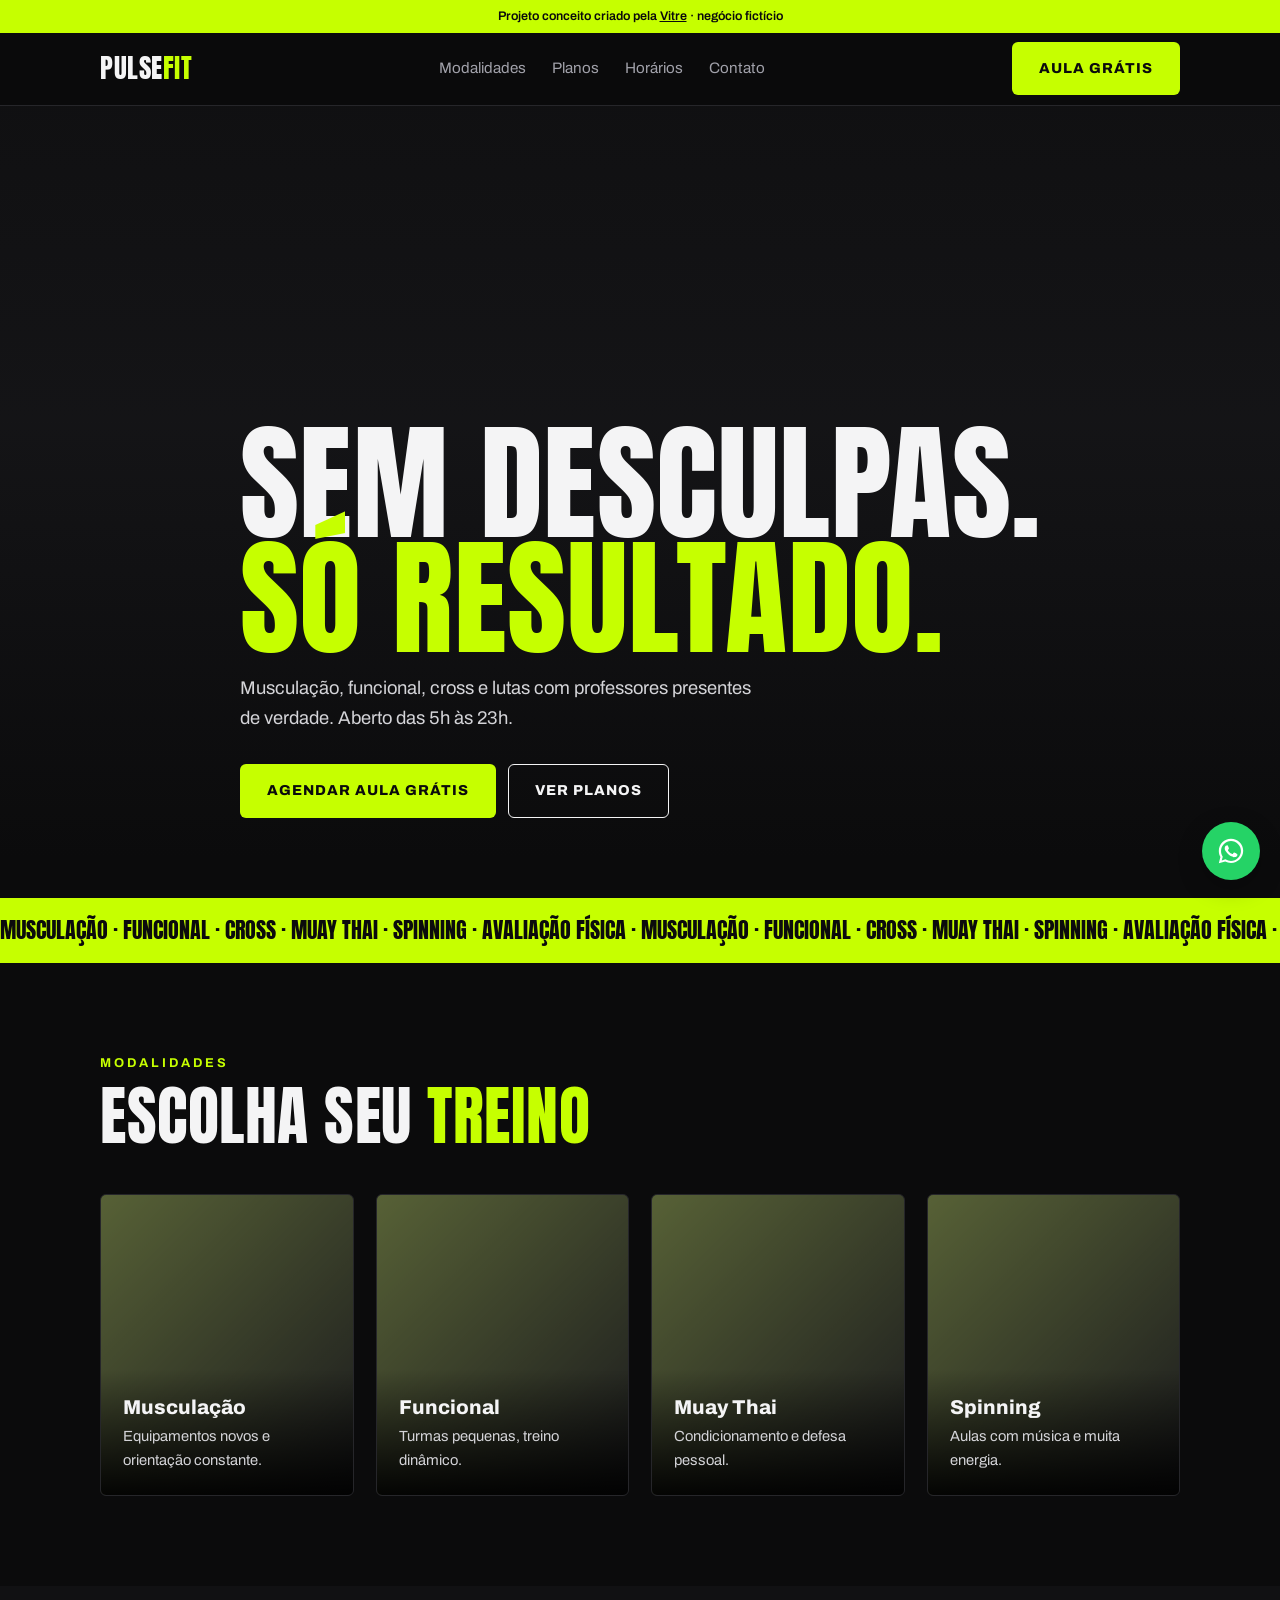
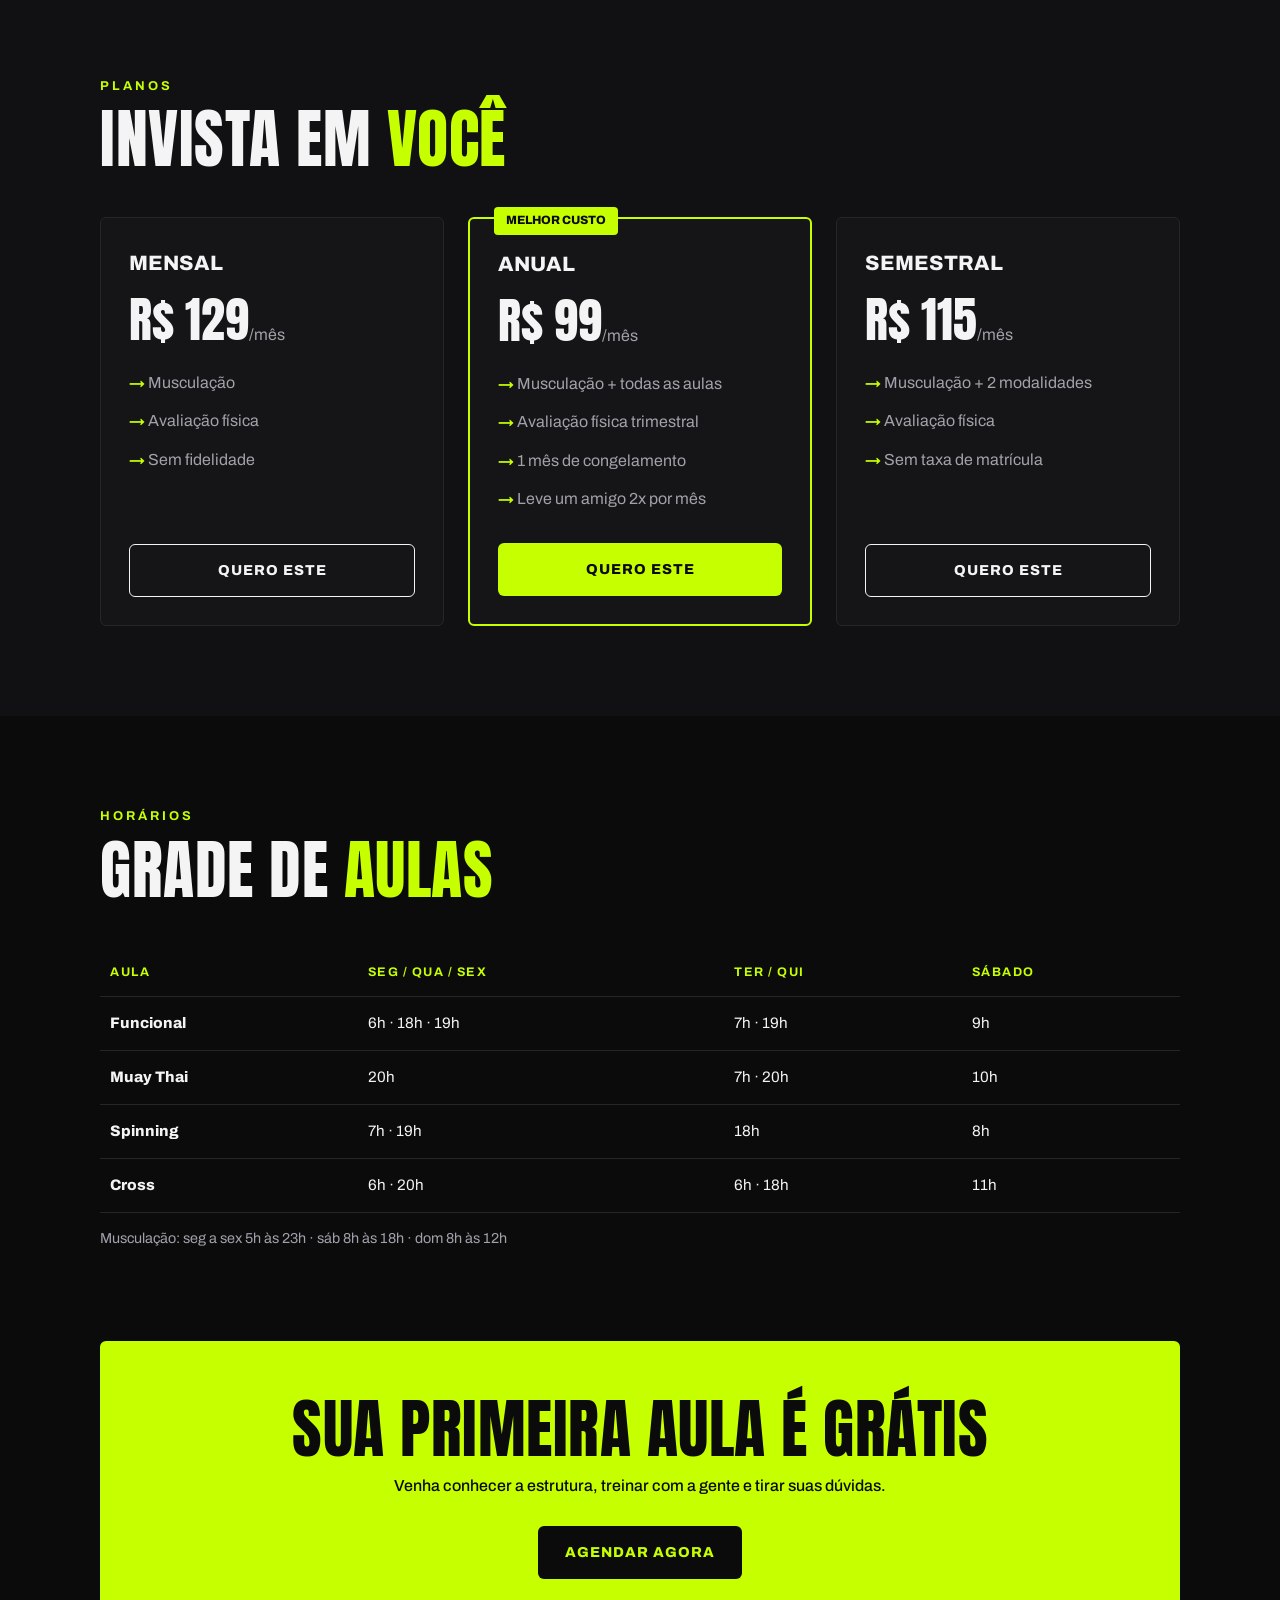
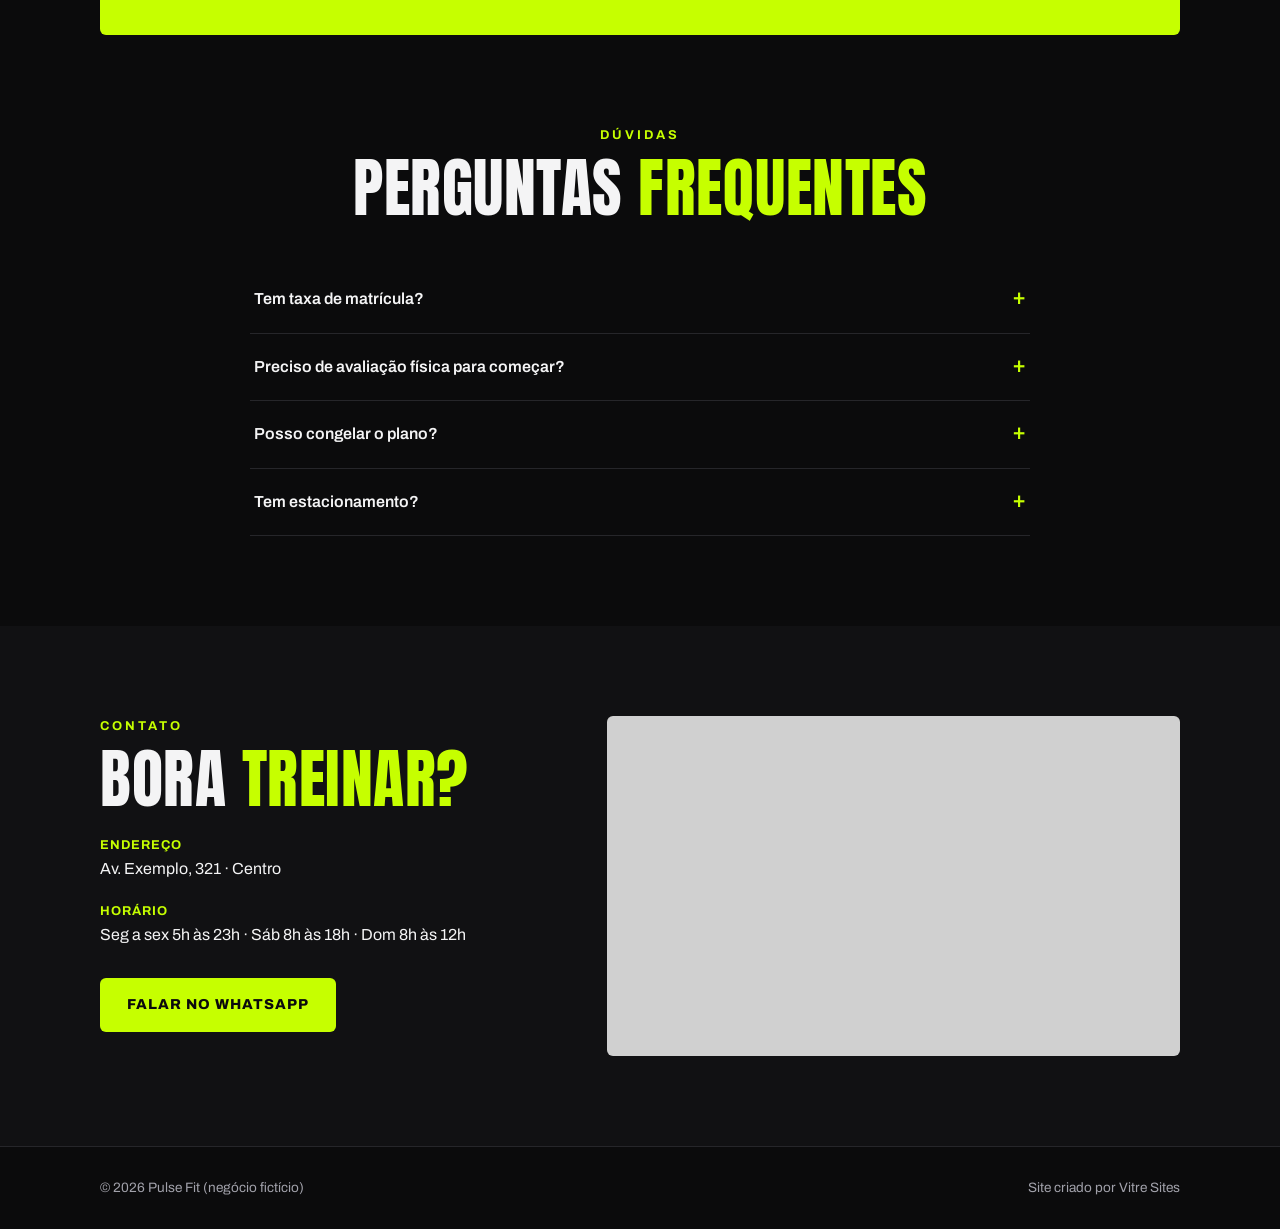
==== modelos/academia.html @ 6ddcec20 "Modelos completos e 4 novos nichos no portfólio Co-Authored-By: Claude Opus 5.5 <noreply@anthropic.c" ====
<!DOCTYPE html>
<html lang="pt-BR">
<head>
<meta charset="UTF-8"><meta name="viewport" content="width=device-width, initial-scale=1.0">
<title>Pulse Fit Academia | Projeto conceito Vitre</title>
<link href="https://fonts.googleapis.com/css2?family=Anton&family=Archivo:wght@400;500;700;800&display=swap" rel="stylesheet">
<link rel="stylesheet" href="demo.css">
<style>
:root{--bg:#0b0b0c;--header:rgba(11,11,12,.92);--card:#151517;--accent:#c6ff00;--on-accent:#0b0b0c;--ink:#f4f4f5;--muted:#a1a1aa;--line:#26262a;--r:6px;--map-filter:grayscale(1) invert(.92) contrast(.9)}
body{font-family:Archivo,sans-serif}
h1,h2,.logo{font-family:Anton,sans-serif;font-weight:400;text-transform:uppercase;letter-spacing:.5px}
h3{font-weight:800}
.logo{font-size:1.7rem}.logo span{color:var(--accent)}
.hero{min-height:88vh;display:flex;align-items:flex-end;padding-bottom:80px;background:linear-gradient(0deg,#0b0b0c 5%,rgba(11,11,12,.3) 60%,rgba(11,11,12,.6)),url('https://images.unsplash.com/photo-1534438327276-14e5300c3a48?w=1600&q=70') center/cover,#18181b}
h1{font-size:clamp(3.4rem,11vw,8rem);line-height:.9}
h1 span,h2 span{color:var(--accent)}
.hero p{color:#d4d4d8;font-size:1.15rem;margin:18px 0 30px;max-width:520px}
.hero .acts{display:flex;gap:12px;flex-wrap:wrap}
.btn{text-transform:uppercase;letter-spacing:1px;font-weight:800;font-size:.9rem}
.ticker{background:var(--accent);color:#0b0b0c;overflow:hidden;white-space:nowrap;padding:14px 0;font-family:Anton;font-size:1.4rem;text-transform:uppercase}
.ticker div{display:inline-block;animation:tk 22s linear infinite}
@keyframes tk{to{transform:translateX(-50%)}}
.head h2{font-size:clamp(2.6rem,6vw,4rem);line-height:1}
.mod{padding:0;overflow:hidden;position:relative}
.mod img{height:300px;border-radius:0;filter:grayscale(.5)}
.mod div{position:absolute;inset:auto 0 0 0;padding:22px;background:linear-gradient(transparent,rgba(0,0,0,.92))}
.mod h3{font-size:1.25rem}.mod p{color:#d4d4d8;font-size:.92rem}
.plans .card{display:flex;flex-direction:column}
.plans .card.hot{border:2px solid var(--accent);position:relative}
.plans .tag{position:absolute;top:-12px;left:24px;background:var(--accent);color:#0b0b0c;font-weight:800;font-size:.75rem;padding:4px 12px;border-radius:4px;text-transform:uppercase}
.plans h3{font-size:1.3rem;text-transform:uppercase}
.plans .p{font-family:Anton;font-size:3rem;line-height:1;margin:16px 0 4px}.plans .p small{font-family:Archivo;font-size:1rem;color:var(--muted)}
.plans ul{list-style:none;margin:16px 0 24px;flex:1;color:var(--muted)}.plans li{padding:6px 0}.plans li::before{content:"→ ";color:var(--accent);font-weight:800}
.sched{width:100%;border-collapse:collapse;font-size:.95rem}
.sched th,.sched td{border-bottom:1px solid var(--line);padding:14px 10px;text-align:left}
.sched th{color:var(--accent);text-transform:uppercase;font-size:.78rem;letter-spacing:1.5px}
.sched td:first-child{font-weight:800}
.scroll{overflow-x:auto}
.trial{background:var(--accent);color:#0b0b0c;border-radius:6px;padding:56px;text-align:center}
.trial h2{font-size:clamp(2.4rem,6vw,4rem);line-height:1}.trial p{margin:12px 0 26px;font-weight:500}
.trial .btn{background:#0b0b0c;color:var(--accent)}
@media(max-width:900px){.trial{padding:36px 22px}}
</style>
</head>
<body data-nicho="academia">
<div class="demo">Projeto conceito criado pela <a href="../index.html">Vitre</a> · negócio fictício</div>
<header class="top"><div class="wrap">
  <a href="#" class="logo">PULSE<span>FIT</span></a>
  <nav><a href="#modalidades">Modalidades</a><a href="#planos">Planos</a><a href="#horarios">Horários</a><a href="#contato">Contato</a></nav>
  <a class="btn fill wa hide-m" href="#">Aula grátis</a>
  <button class="burger" aria-label="Abrir menu"><svg viewBox="0 0 24 24"><path d="M4 7h16M4 12h16M4 17h16"/></svg></button>
</div></header>

<section class="hero"><div class="wrap">
  <h1>Sem desculpas.<br><span>Só resultado.</span></h1>
  <p>Musculação, funcional, cross e lutas com professores presentes de verdade. Aberto das 5h às 23h.</p>
  <div class="acts"><a class="btn fill wa" href="#">Agendar aula grátis</a><a class="btn line" href="#planos">Ver planos</a></div>
</div></section>

<div class="ticker" aria-hidden="true"><div>Musculação · Funcional · Cross · Muay Thai · Spinning · Avaliação física · Musculação · Funcional · Cross · Muay Thai · Spinning · Avaliação física · </div></div>

<section id="modalidades"><div class="wrap">
  <div class="head rv"><span class="eyebrow">Modalidades</span><h2>Escolha seu <span>treino</span></h2></div>
  <div class="g4">
    <div class="card mod rv"><img class="ph" src="https://images.unsplash.com/photo-1571019614242-c5c5dee9f50b?w=600&q=70" alt=""><div><h3>Musculação</h3><p>Equipamentos novos e orientação constante.</p></div></div>
    <div class="card mod rv"><img class="ph" src="https://images.unsplash.com/photo-1517836357463-d25dfeac3438?w=600&q=70" alt=""><div><h3>Funcional</h3><p>Turmas pequenas, treino dinâmico.</p></div></div>
    <div class="card mod rv"><img class="ph" src="https://images.unsplash.com/photo-1599058917212-d750089bc07e?w=600&q=70" alt=""><div><h3>Muay Thai</h3><p>Condicionamento e defesa pessoal.</p></div></div>
    <div class="card mod rv"><img class="ph" src="https://images.unsplash.com/photo-1534787238916-9ba6764efd4f?w=600&q=70" alt=""><div><h3>Spinning</h3><p>Aulas com música e muita energia.</p></div></div>
  </div>
</div></section>

<section id="planos" style="background:#111113"><div class="wrap">
  <div class="head rv"><span class="eyebrow">Planos</span><h2>Invista em <span>você</span></h2></div>
  <div class="g3 plans">
    <div class="card rv"><h3>Mensal</h3><div class="p">R$ 129<small>/mês</small></div><ul><li>Musculação</li><li>Avaliação física</li><li>Sem fidelidade</li></ul><a class="btn line wa" href="#">Quero este</a></div>
    <div class="card hot rv"><span class="tag">Melhor custo</span><h3>Anual</h3><div class="p">R$ 99<small>/mês</small></div><ul><li>Musculação + todas as aulas</li><li>Avaliação física trimestral</li><li>1 mês de congelamento</li><li>Leve um amigo 2x por mês</li></ul><a class="btn fill wa" href="#">Quero este</a></div>
    <div class="card rv"><h3>Semestral</h3><div class="p">R$ 115<small>/mês</small></div><ul><li>Musculação + 2 modalidades</li><li>Avaliação física</li><li>Sem taxa de matrícula</li></ul><a class="btn line wa" href="#">Quero este</a></div>
  </div>
</div></section>

<section id="horarios"><div class="wrap">
  <div class="head rv"><span class="eyebrow">Horários</span><h2>Grade de <span>aulas</span></h2></div>
  <div class="scroll rv"><table class="sched">
    <thead><tr><th>Aula</th><th>Seg / Qua / Sex</th><th>Ter / Qui</th><th>Sábado</th></tr></thead>
    <tbody>
      <tr><td>Funcional</td><td>6h · 18h · 19h</td><td>7h · 19h</td><td>9h</td></tr>
      <tr><td>Muay Thai</td><td>20h</td><td>7h · 20h</td><td>10h</td></tr>
      <tr><td>Spinning</td><td>7h · 19h</td><td>18h</td><td>8h</td></tr>
      <tr><td>Cross</td><td>6h · 20h</td><td>6h · 18h</td><td>11h</td></tr>
    </tbody>
  </table></div>
  <p class="muted" style="margin-top:14px;font-size:.9rem">Musculação: seg a sex 5h às 23h · sáb 8h às 18h · dom 8h às 12h</p>
</div></section>

<section style="padding-top:0"><div class="wrap">
  <div class="trial rv"><h2>Sua primeira aula é grátis</h2><p>Venha conhecer a estrutura, treinar com a gente e tirar suas dúvidas.</p><a class="btn wa" href="#">Agendar agora</a></div>
</div></section>

<section style="padding-top:0"><div class="wrap">
  <div class="head center rv"><span class="eyebrow">Dúvidas</span><h2>Perguntas <span>frequentes</span></h2></div>
  <div class="faq rv">
    <details><summary>Tem taxa de matrícula?</summary><p>No plano mensal sim. Nos planos semestral e anual a matrícula é isenta.</p></details>
    <details><summary>Preciso de avaliação física para começar?</summary><p>Recomendamos. Ela está inclusa em todos os planos e ajuda a montar o treino ideal.</p></details>
    <details><summary>Posso congelar o plano?</summary><p>No plano anual você tem 1 mês de congelamento para viagens ou imprevistos.</p></details>
    <details><summary>Tem estacionamento?</summary><p>Sim, estacionamento gratuito para alunos.</p></details>
  </div>
</div></section>

<section id="contato" style="background:#111113"><div class="wrap contact">
  <div class="rv"><span class="eyebrow">Contato</span><div class="head" style="margin-bottom:0"><h2>Bora <span>treinar?</span></h2></div>
    <ul><li><b>Endereço</b>Av. Exemplo, 321 · Centro</li><li><b>Horário</b>Seg a sex 5h às 23h · Sáb 8h às 18h · Dom 8h às 12h</li></ul>
    <a class="btn fill wa" href="#">Falar no WhatsApp</a></div>
  <iframe class="map rv" src="https://maps.google.com/maps?q=Bras%C3%ADlia%2C%20DF&z=13&output=embed" loading="lazy" title="Mapa"></iframe>
</div></section>

<footer class="foot"><div class="wrap"><span>© <span id="ano"></span> Pulse Fit (negócio fictício)</span><span>Site criado por <a href="../index.html">Vitre Sites</a></span></div></footer>
<script src="demo.js"></script>
</body>
</html>
---- modelos/demo.css ----
/* Estilos comuns dos modelos de demonstração da Vitre.
   Cada modelo define suas cores em :root (--bg, --ink, --muted, --accent, --card, --line). */
*{margin:0;padding:0;box-sizing:border-box}
html{scroll-behavior:smooth}
body{background:var(--bg);color:var(--ink);line-height:1.65;overflow-x:hidden}
a{color:inherit;text-decoration:none}
img{display:block;max-width:100%}
.wrap{max-width:1120px;margin:0 auto;padding:0 20px}
.demo{background:var(--accent);color:var(--on-accent,#fff);text-align:center;font-size:.78rem;font-weight:600;padding:6px 12px}
.demo a{text-decoration:underline}

header.top{position:sticky;top:0;z-index:40;background:var(--header,var(--bg));border-bottom:1px solid var(--line)}
header.top .wrap{display:flex;justify-content:space-between;align-items:center;height:72px;gap:20px}
header nav{display:flex;gap:26px;color:var(--muted);font-size:.95rem}
header nav a:hover{color:var(--accent)}
.burger{display:none;background:none;border:0;color:var(--ink);cursor:pointer;width:42px;height:42px}
.burger svg{width:26px;height:26px;stroke:currentColor;stroke-width:2;fill:none;stroke-linecap:round}

.btn{display:inline-flex;align-items:center;justify-content:center;gap:8px;padding:14px 26px;font-weight:600;transition:.2s;cursor:pointer;border-radius:var(--r,10px);border:1.5px solid transparent}
.btn.fill{background:var(--accent);color:var(--on-accent,#fff)}
.btn.fill:hover{filter:brightness(1.08);transform:translateY(-2px)}
.btn.line{border-color:currentColor}
.btn.line:hover{background:var(--accent);border-color:var(--accent);color:var(--on-accent,#fff)}

section{padding:90px 0}
.eyebrow{display:block;color:var(--accent);font-size:.8rem;font-weight:700;letter-spacing:3px;text-transform:uppercase;margin-bottom:10px}
.head{max-width:640px;margin-bottom:46px}
.head.center{text-align:center;margin-left:auto;margin-right:auto}
.head h2{font-size:clamp(1.9rem,4vw,2.8rem);line-height:1.12;margin-bottom:12px}
.head p{color:var(--muted);font-size:1.05rem}
.muted{color:var(--muted)}

.g2{display:grid;grid-template-columns:1fr 1fr;gap:56px;align-items:center}
.g3{display:grid;grid-template-columns:repeat(3,1fr);gap:24px}
.g4{display:grid;grid-template-columns:repeat(4,1fr);gap:22px}
.card{background:var(--card);border:1px solid var(--line);border-radius:var(--r,14px);padding:28px}
.ph{width:100%;object-fit:cover;background:linear-gradient(135deg,var(--accent),var(--line));border-radius:var(--r,14px)}
.img-off{opacity:.35}
.stats{display:flex;gap:40px;flex-wrap:wrap;margin-top:28px}
.stats b{display:block;font-size:2rem;color:var(--accent);line-height:1.1}
.stats span{color:var(--muted);font-size:.9rem}

.team img{height:300px;margin-bottom:16px}
.team h3{font-size:1.15rem}
.team p{color:var(--muted);font-size:.92rem}

.faq{max-width:780px;margin:0 auto}
.faq details{border-bottom:1px solid var(--line);padding:20px 4px}
.faq summary{font-weight:600;cursor:pointer;list-style:none;display:flex;justify-content:space-between;gap:16px}
.faq summary::-webkit-details-marker{display:none}
.faq summary::after{content:"+";color:var(--accent);font-size:1.4rem;line-height:1}
.faq details[open] summary::after{content:"–"}
.faq details p{color:var(--muted);margin-top:10px}

.contact{display:grid;grid-template-columns:1fr 1.2fr;gap:30px;align-items:stretch}
.contact ul{list-style:none;display:grid;gap:18px;margin:24px 0 30px}
.contact li b{display:block;font-size:.8rem;letter-spacing:1px;text-transform:uppercase;color:var(--accent)}
.map{width:100%;min-height:340px;border:0;border-radius:var(--r,14px);filter:var(--map-filter,none);background:var(--card)}

footer.foot{border-top:1px solid var(--line);padding:30px 0;color:var(--muted);font-size:.85rem}
footer.foot .wrap{display:flex;justify-content:space-between;gap:12px;flex-wrap:wrap}

.wa-float{position:fixed;right:20px;bottom:20px;width:58px;height:58px;border-radius:50%;background:#25d366;display:grid;place-items:center;box-shadow:0 8px 24px rgba(0,0,0,.25);z-index:60;transition:.2s}
.wa-float:hover{transform:scale(1.08)}
.wa-float svg{width:30px;height:30px;fill:#fff}

.rv{opacity:0;transform:translateY(24px);transition:opacity .7s ease,transform .7s ease}
.rv.on{opacity:1;transform:none}

@media (max-width:900px){
  .burger{display:block}
  header nav{display:none;position:absolute;top:100%;left:0;right:0;flex-direction:column;gap:0;background:var(--menu,var(--bg));box-shadow:0 18px 30px -18px rgba(0,0,0,.35);border-bottom:1px solid var(--line);padding:8px 20px 16px}
  header nav.open{display:flex}
  header nav a{padding:12px 0;border-bottom:1px solid var(--line)}
  header .btn.hide-m{display:none}
  .g2,.g3,.contact{grid-template-columns:1fr}
  .g4{grid-template-columns:1fr 1fr}
  section{padding:64px 0}
}
@media (max-width:520px){.g4{grid-template-columns:1fr}}
@media (prefers-reduced-motion:reduce){*{transition:none!important;animation:none!important}.rv{opacity:1;transform:none}}
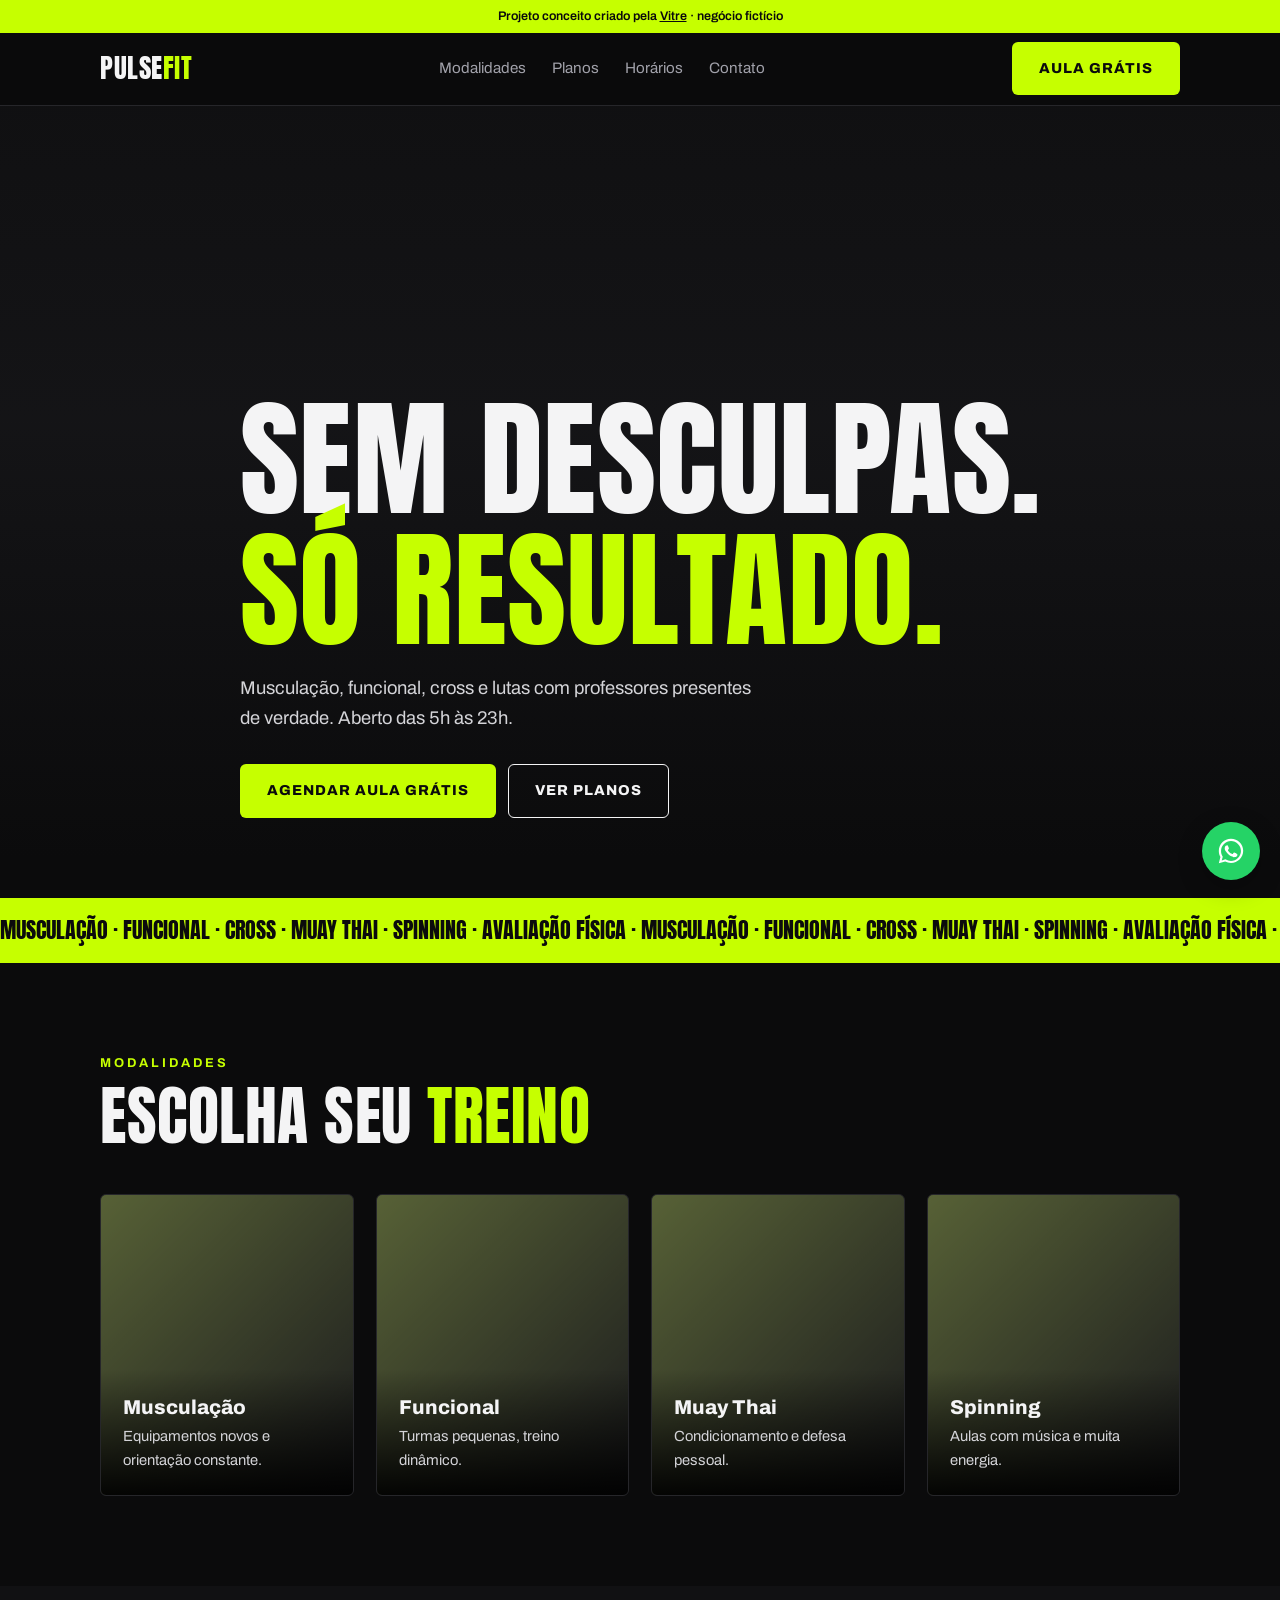
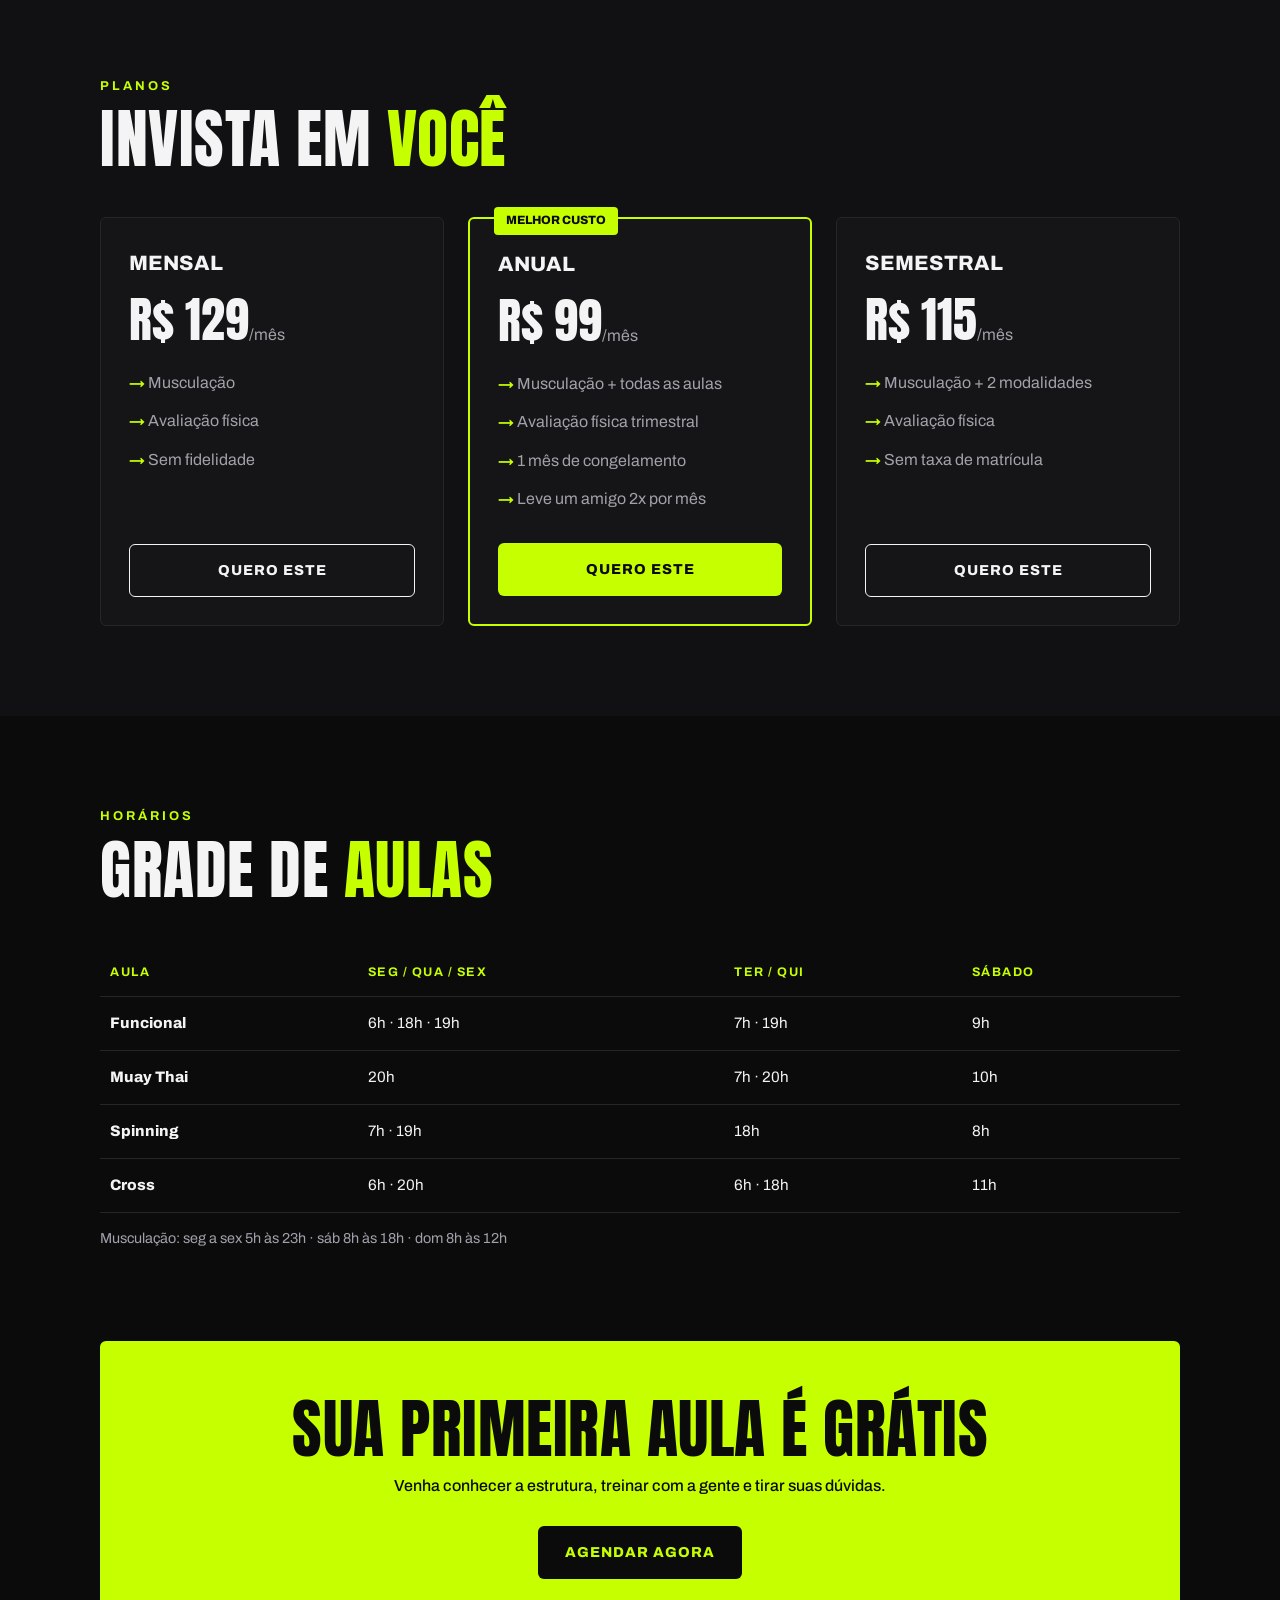
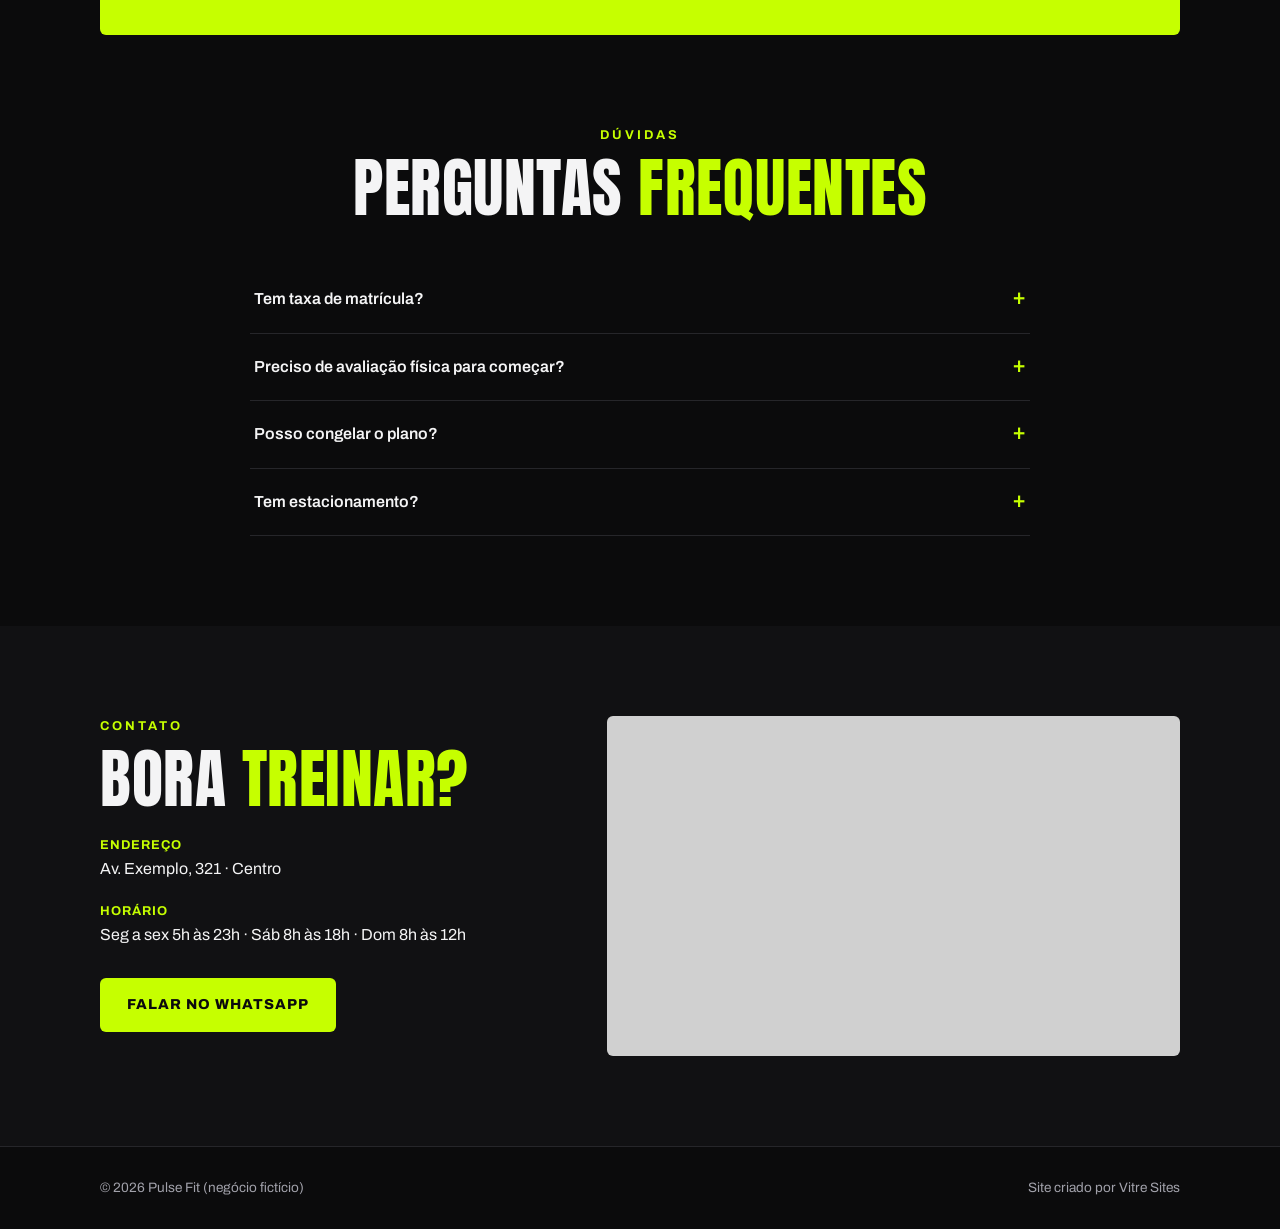
==== commit 55929f28: "Corrige acentos sobrepostos nos títulos da academia e da barbearia Co-Authored-By: Claude Opus 5.5 <" ====
--- a/modelos/academia.html
+++ b/modelos/academia.html
@@ -12,7 +12,7 @@
 h3{font-weight:800}
 .logo{font-size:1.7rem}.logo span{color:var(--accent)}
 .hero{min-height:88vh;display:flex;align-items:flex-end;padding-bottom:80px;background:linear-gradient(0deg,#0b0b0c 5%,rgba(11,11,12,.3) 60%,rgba(11,11,12,.6)),url('https://images.unsplash.com/photo-1534438327276-14e5300c3a48?w=1600&q=70') center/cover,#18181b}
-h1{font-size:clamp(3.4rem,11vw,8rem);line-height:.9}
+h1{font-size:clamp(3.4rem,11vw,8rem);line-height:1.02}
 h1 span,h2 span{color:var(--accent)}
 .hero p{color:#d4d4d8;font-size:1.15rem;margin:18px 0 30px;max-width:520px}
 .hero .acts{display:flex;gap:12px;flex-wrap:wrap}
